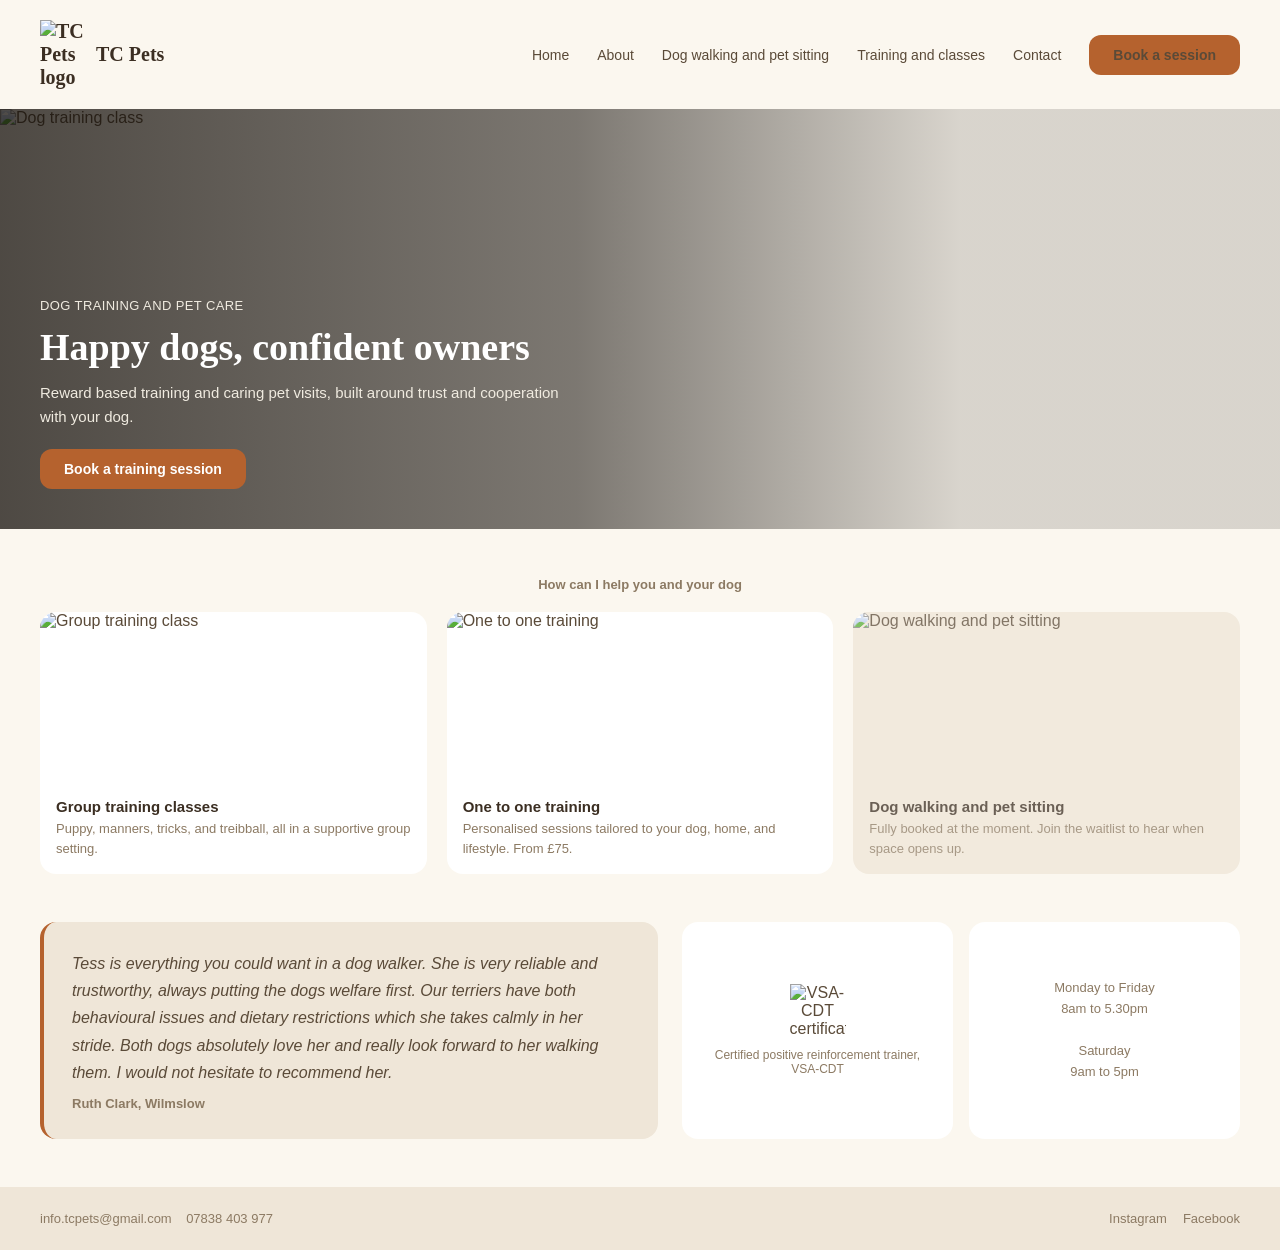
==== index.html @ e4f0da70 "Add files via upload" ====
<!DOCTYPE html>
<html lang="en">
<head>
<meta charset="UTF-8">
<meta name="viewport" content="width=device-width, initial-scale=1.0">
<title>TC Pets — Dog Training, Walking and Pet Care</title>
<link rel="stylesheet" href="styles.css">
</head>
<body>

<div class="nav">
  <a href="index.html" class="logo">
    <img src="images/logo.png" alt="TC Pets logo">
    TC Pets
  </a>
  <div class="nav-links">
    <a href="index.html">Home</a>
    <a href="about.html">About</a>
    <a href="dog-walking.html">Dog walking and pet sitting</a>
    <a href="group-classes.html">Training and classes</a>
    <a href="contact.html">Contact</a>
    <a href="group-classes.html" class="btn">Book a session</a>
  </div>
</div>

<div class="hero">
  <img src="images/hero.jpg" alt="Dog training class">
  <div class="hero-overlay"></div>
  <div class="hero-content">
    <p class="eyebrow">Dog training and pet care</p>
    <h1>Happy dogs, confident owners</h1>
    <p>Reward based training and caring pet visits, built around trust and cooperation with your dog.</p>
    <a href="group-classes.html" class="btn">Book a training session</a>
  </div>
</div>

<div class="services">
  <p>How can I help you and your dog</p>
  <div class="service-grid">

    <a href="group-classes.html" class="card">
      <img src="images/group-classes.jpg" alt="Group training class">
      <div class="card-body">
        <p>Group training classes</p>
        <p>Puppy, manners, tricks, and treibball, all in a supportive group setting.</p>
      </div>
    </a>

    <a href="one-to-one.html" class="card">
      <img src="images/one-to-one.jpg" alt="One to one training">
      <div class="card-body">
        <p>One to one training</p>
        <p>Personalised sessions tailored to your dog, home, and lifestyle. From £75.</p>
      </div>
    </a>

    <a href="dog-walking.html" class="card muted">
      <img src="images/dog-walking.jpg" alt="Dog walking and pet sitting">
      <div class="card-body">
        <p>Dog walking and pet sitting</p>
        <p>Fully booked at the moment. Join the waitlist to hear when space opens up.</p>
      </div>
    </a>

  </div>
</div>

<div class="bottom-row">
  <div class="quote">
    <p>Tess is everything you could want in a dog walker. She is very reliable and trustworthy, always putting the dogs welfare first. Our terriers have both behavioural issues and dietary restrictions which she takes calmly in her stride. Both dogs absolutely love her and really look forward to her walking them. I would not hesitate to recommend her.</p>
    <p>Ruth Clark, Wilmslow</p>
  </div>
  <div class="info-boxes">
    <div class="info-box">
      <img src="images/badge.jpg" alt="VSA-CDT certification" style="width:56px; margin:0 auto 10px;">
      <p style="font-size:12px; color:var(--muted);">Certified positive reinforcement trainer, VSA-CDT</p>
    </div>
    <div class="info-box">
      <p style="font-size:13px; color:var(--muted); line-height:1.6;">Monday to Friday<br>8am to 5.30pm<br><br>Saturday<br>9am to 5pm</p>
    </div>
  </div>
</div>

<footer>
  <p>info.tcpets@gmail.com &nbsp;&nbsp; 07838 403 977</p>
  <div class="socials">
    <a href="https://www.instagram.com/tcpetspics?igsh=ZGUzMzM3NWJiOQ==">Instagram</a>
    <a href="http://www.facebook.com/Info.TCPets">Facebook</a>
  </div>
</footer>

</body>
</html>
---- styles.css ----
:root {
  --cream: #FBF7EF;
  --beige: #EFE6D8;
  --terracotta: #B5622E;
  --terracotta-dark: #9A4F23;
  --heading: #3B2E22;
  --body-text: #5A4A38;
  --muted: #8C7A63;
}

* { box-sizing: border-box; margin: 0; padding: 0; }

body {
  font-family: -apple-system, BlinkMacSystemFont, "Segoe UI", sans-serif;
  background: var(--cream);
  color: var(--body-text);
}

h1, h2, h3 {
  font-family: Georgia, serif;
  color: var(--heading);
  font-weight: 600;
}

a { text-decoration: none; color: inherit; }

.nav {
  display: flex;
  align-items: center;
  justify-content: space-between;
  padding: 20px 40px;
}

.nav-links {
  display: flex;
  gap: 28px;
  align-items: center;
}

.nav-links a {
  font-size: 14px;
  color: var(--body-text);
}

.nav-links a:hover { color: var(--terracotta); }

.logo {
  display: flex;
  align-items: center;
  gap: 12px;
  font-size: 20px;
  font-weight: 600;
  color: var(--heading);
  font-family: Georgia, serif;
}

.logo img { width: 44px; }

.btn {
  background: var(--terracotta);
  color: #fff;
  font-weight: 600;
  font-size: 14px;
  padding: 12px 24px;
  border-radius: 12px;
  display: inline-block;
  transition: background 0.15s ease;
}

.btn:hover { background: var(--terracotta-dark); }

.hero {
  position: relative;
  height: 420px;
  overflow: hidden;
}

.hero img {
  width: 100%;
  height: 100%;
  object-fit: cover;
  object-position: center 30%;
}

.hero-overlay {
  position: absolute;
  inset: 0;
  background: linear-gradient(90deg, rgba(20,15,10,0.75) 0%, rgba(20,15,10,0.55) 45%, rgba(20,15,10,0.15) 75%);
}

.hero-content {
  position: absolute;
  bottom: 0;
  left: 0;
  right: 0;
  padding: 40px;
  max-width: 600px;
}

.hero-content .eyebrow {
  font-size: 13px;
  color: #f0ebe0;
  text-transform: uppercase;
  letter-spacing: .03em;
  margin-bottom: 8px;
}

.hero-content h1 {
  font-size: 38px;
  color: #fff;
  margin-bottom: 12px;
}

.hero-content p {
  color: #f0ebe0;
  font-size: 15px;
  line-height: 1.6;
  margin-bottom: 20px;
}

.services {
  padding: 48px 40px;
}

.services > p {
  text-align: center;
  font-weight: 600;
  color: var(--muted);
  font-size: 13px;
  margin-bottom: 20px;
}

.service-grid {
  display: grid;
  grid-template-columns: repeat(3, 1fr);
  gap: 20px;
}

.card {
  background: #fff;
  border-radius: 16px;
  overflow: hidden;
  display: block;
  transition: transform 0.15s ease, box-shadow 0.15s ease;
}

.card:hover {
  transform: translateY(-4px);
  box-shadow: 0 8px 20px rgba(0,0,0,0.12);
}

.card.muted {
  background: var(--beige);
  opacity: 0.75;
}

.card img {
  width: 100%;
  height: 170px;
  object-fit: cover;
  display: block;
}

.card-body { padding: 16px; }
.card-body p:first-child { font-weight: 600; font-size: 15px; color: var(--heading); margin-bottom: 4px; }
.card-body p:last-child { font-size: 13px; color: var(--muted); line-height: 1.5; }

.bottom-row {
  padding: 0 40px 48px;
  display: flex;
  gap: 24px;
}

.quote {
  flex: 1;
  background: var(--beige);
  border-radius: 16px;
  padding: 28px;
  border-left: 4px solid var(--terracotta);
  display: flex;
  flex-direction: column;
  justify-content: center;
}

.quote p:first-child { font-style: italic; line-height: 1.7; margin-bottom: 10px; }
.quote p:last-child { font-weight: 600; font-size: 13px; color: var(--muted); }

.info-boxes {
  flex: 1;
  display: flex;
  gap: 16px;
}

.info-box {
  flex: 1;
  background: #fff;
  border-radius: 16px;
  padding: 20px;
  text-align: center;
  display: flex;
  flex-direction: column;
  justify-content: center;
}

footer {
  padding: 24px 40px;
  background: var(--beige);
  display: flex;
  justify-content: space-between;
  align-items: center;
  font-size: 13px;
  color: var(--muted);
}

footer .socials { display: flex; gap: 16px; }

.accordion-item {
  background: #fff;
  border-radius: 16px;
  margin-bottom: 10px;
  overflow: hidden;
}

.accordion-toggle {
  padding: 14px;
  display: flex;
  justify-content: space-between;
  align-items: center;
  cursor: pointer;
  background: none;
  border: none;
  width: 100%;
  text-align: left;
  font-family: inherit;
}

.accordion-toggle p {
  font-weight: 600;
  font-size: 14px;
  color: var(--heading);
}

.chevron {
  color: var(--terracotta);
  font-size: 22px;
  font-weight: 700;
  line-height: 1;
  transition: transform 0.2s ease;
  display: inline-block;
}

.accordion-toggle[aria-expanded="true"] .chevron {
  transform: rotate(90deg);
}

.accordion-detail {
  display: none;
  padding: 0 14px 14px;
}

.accordion-detail p {
  font-size: 13px;
  color: var(--muted);
  line-height: 1.6;
}

.page-intro {
  padding: 20px 40px;
  max-width: 720px;
}

.page-intro p {
  font-size: 14px;
  line-height: 1.6;
}

.info-callout {
  margin: 0 40px 20px;
  background: var(--beige);
  border-radius: 16px;
  padding: 20px;
  border-left: 4px solid var(--terracotta);
}

.info-callout p:first-child {
  font-weight: 600;
  font-size: 14px;
  color: var(--heading);
  margin-bottom: 6px;
}

.info-callout p:last-child {
  font-size: 13px;
  color: var(--body-text);
  line-height: 1.6;
}

.accordion-wrap {
  padding: 0 40px 20px;
  max-width: 720px;
}

.cta-row {
  padding: 0 40px 40px;
}

@media (max-width: 768px) {
  .nav-links { display: none; }
  .service-grid { grid-template-columns: 1fr; }
  .bottom-row { flex-direction: column; }
  .hero-content h1 { font-size: 28px; }
  .nav, .services, .cta-row, .page-intro, .accordion-wrap { padding-left: 20px; padding-right: 20px; }
  .info-callout { margin-left: 20px; margin-right: 20px; }
}
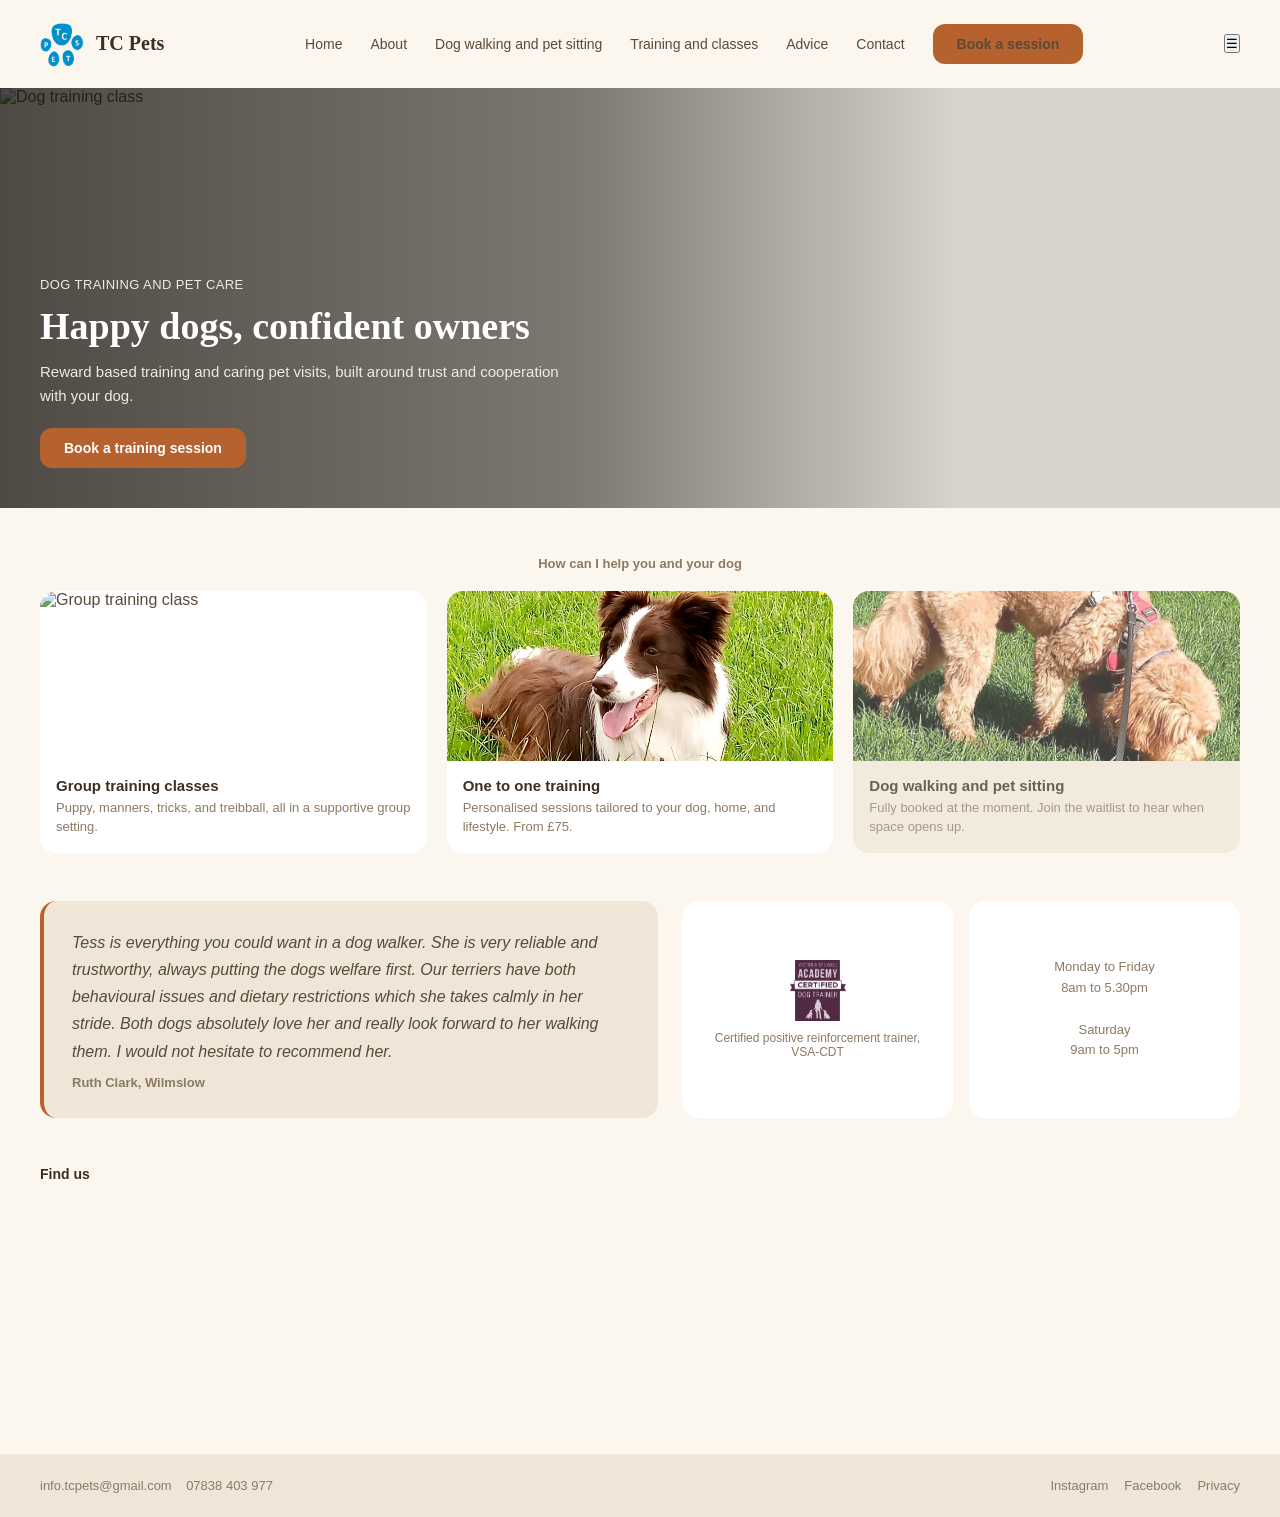
==== commit 73321e53: "Add files via upload" ====
--- a/index.html
+++ b/index.html
@@ -4,7 +4,44 @@
 <meta charset="UTF-8">
 <meta name="viewport" content="width=device-width, initial-scale=1.0">
 <title>TC Pets — Dog Training, Walking and Pet Care</title>
+<meta name="description" content="Reward based dog training and pet care in Heald Green, Cheadle. Group classes, one to one training, and dog walking with certified trainer Tess.">
+<link rel="canonical" href="https://www.tcpets.co.uk/">
 <link rel="stylesheet" href="styles.css">
+<script type="application/ld+json">
+{
+  "@context": "https://schema.org",
+  "@type": "LocalBusiness",
+  "name": "TC Pets",
+  "description": "Reward based dog training and pet care, offering group classes, one to one training, and dog walking.",
+  "email": "info.tcpets@gmail.com",
+  "telephone": "07838403977",
+  "areaServed": "Heald Green, Cheadle",
+  "address": {
+    "@type": "PostalAddress",
+    "addressLocality": "Cheadle",
+    "addressRegion": "Greater Manchester",
+    "addressCountry": "GB"
+  },
+  "openingHoursSpecification": [
+    {
+      "@type": "OpeningHoursSpecification",
+      "dayOfWeek": ["Monday","Tuesday","Wednesday","Thursday","Friday"],
+      "opens": "08:00",
+      "closes": "17:30"
+    },
+    {
+      "@type": "OpeningHoursSpecification",
+      "dayOfWeek": "Saturday",
+      "opens": "09:00",
+      "closes": "17:00"
+    }
+  ],
+  "sameAs": [
+    "https://www.instagram.com/tcpetspics",
+    "http://www.facebook.com/Info.TCPets"
+  ]
+}
+</script>
 </head>
 <body>
 
@@ -13,14 +50,16 @@
     <img src="images/logo.png" alt="TC Pets logo">
     TC Pets
   </a>
-  <div class="nav-links">
+  <div class="nav-links" id="navLinks">
     <a href="index.html">Home</a>
     <a href="about.html">About</a>
     <a href="dog-walking.html">Dog walking and pet sitting</a>
     <a href="group-classes.html">Training and classes</a>
+    <a href="advice.html">Advice</a>
     <a href="contact.html">Contact</a>
     <a href="group-classes.html" class="btn">Book a session</a>
   </div>
+  <button class="nav-toggle" id="navToggle" aria-label="Menu">&#9776;</button>
 </div>
 
 <div class="hero">
@@ -81,13 +120,33 @@
   </div>
 </div>
 
+<div style="padding:0 40px 40px;">
+  <p style="font-weight:600; color:var(--heading); margin-bottom:12px; font-size:14px;">Find us</p>
+  <iframe
+    src="https://www.google.com/maps?q=Heald+Green,+Cheadle&output=embed"
+    width="100%"
+    height="220"
+    style="border:0; border-radius:16px; display:block;"
+    allowfullscreen=""
+    loading="lazy"
+    referrerpolicy="no-referrer-when-downgrade">
+  </iframe>
+</div>
+
 <footer>
   <p>info.tcpets@gmail.com &nbsp;&nbsp; 07838 403 977</p>
   <div class="socials">
     <a href="https://www.instagram.com/tcpetspics?igsh=ZGUzMzM3NWJiOQ==">Instagram</a>
     <a href="http://www.facebook.com/Info.TCPets">Facebook</a>
+    <a href="privacy.html">Privacy</a>
   </div>
 </footer>
 
+<script>
+document.getElementById('navToggle').addEventListener('click', function() {
+  document.getElementById('navLinks').classList.toggle('open');
+});
+</script>
+
 </body>
 </html>
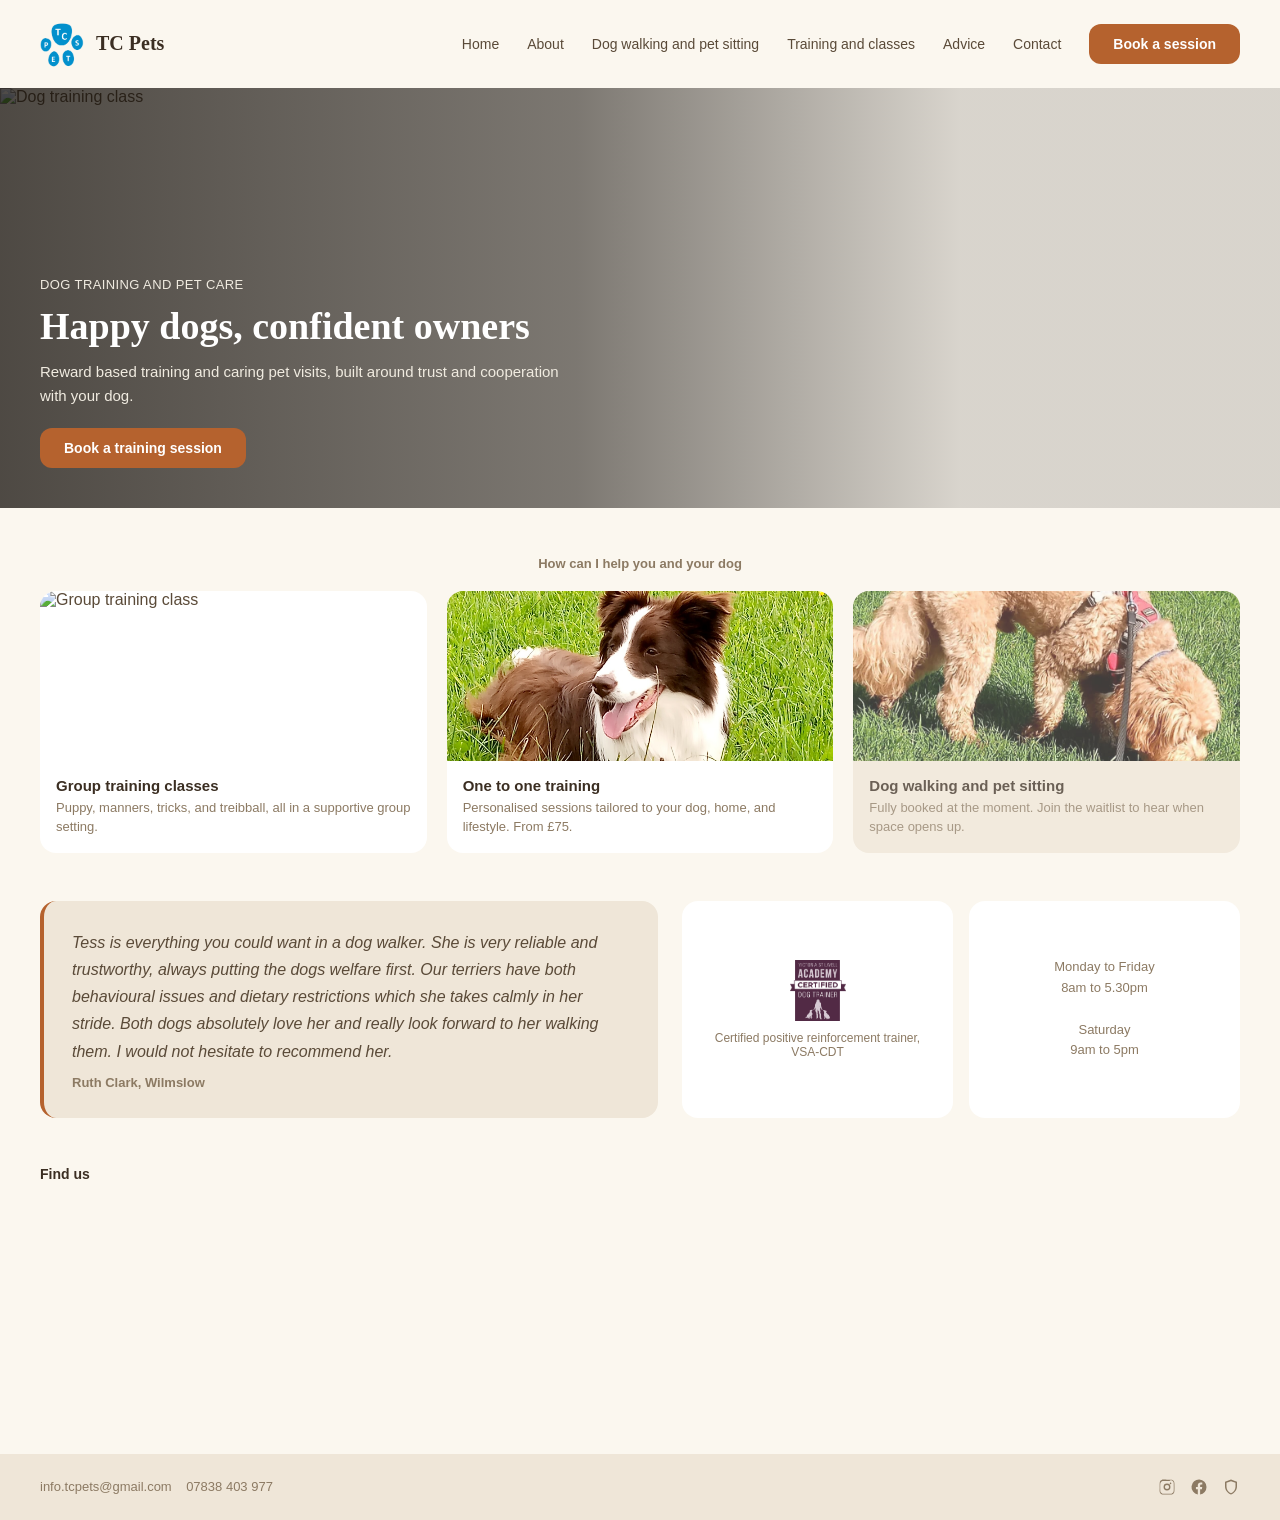
==== commit c48a5a42: "Add files via upload" ====
--- a/index.html
+++ b/index.html
@@ -136,9 +136,15 @@
 <footer>
   <p>info.tcpets@gmail.com &nbsp;&nbsp; 07838 403 977</p>
   <div class="socials">
-    <a href="https://www.instagram.com/tcpetspics?igsh=ZGUzMzM3NWJiOQ==">Instagram</a>
-    <a href="http://www.facebook.com/Info.TCPets">Facebook</a>
-    <a href="privacy.html">Privacy</a>
+    <a href="https://www.instagram.com/tcpetspics?igsh=ZGUzMzM3NWJiOQ==" aria-label="Instagram">
+      <svg viewBox="0 0 24 24"><path d="M12 2.2c3.2 0 3.6 0 4.9.07 1.2.06 1.9.24 2.3.4.6.23 1 .5 1.4.9.4.4.7.9.9 1.4.16.4.34 1.1.4 2.3.06 1.3.07 1.7.07 4.9s0 3.6-.07 4.9c-.06 1.2-.24 1.9-.4 2.3-.23.6-.5 1-.9 1.4-.4.4-.9.7-1.4.9-.4.16-1.1.34-2.3.4-1.3.06-1.7.07-4.9.07s-3.6 0-4.9-.07c-1.2-.06-1.9-.24-2.3-.4-.6-.23-1-.5-1.4-.9-.4-.4-.7-.9-.9-1.4-.16-.4-.34-1.1-.4-2.3C2.2 15.6 2.2 15.2 2.2 12s0-3.6.07-4.9c.06-1.2.24-1.9.4-2.3.23-.6.5-1 .9-1.4.4-.4.9-.7 1.4-.9.4-.16 1.1-.34 2.3-.4C8.4 2.2 8.8 2.2 12 2.2zm0 1.8c-3.1 0-3.5 0-4.7.07-1 .05-1.6.2-1.9.35-.5.2-.8.4-1.2.8-.4.4-.6.7-.8 1.2-.14.4-.3 1-.35 1.9C3 9.5 3 9.9 3 12s0 3.5.07 4.7c.05 1 .2 1.6.35 1.9.2.5.4.8.8 1.2.4.4.7.6 1.2.8.4.14 1 .3 1.9.35C8.5 21 8.9 21 12 21s3.5 0 4.7-.07c1-.05 1.6-.2 1.9-.35.5-.2.8-.4 1.2-.8.4-.4.6-.7.8-1.2.14-.4.3-1 .35-1.9.07-1.2.07-1.6.07-4.7s0-3.5-.07-4.7c-.05-1-.2-1.6-.35-1.9-.2-.5-.4-.8-.8-1.2-.4-.4-.7-.6-1.2-.8-.4-.14-1-.3-1.9-.35C15.5 4 15.1 4 12 4zm0 3.4a4.6 4.6 0 1 1 0 9.2 4.6 4.6 0 0 1 0-9.2zm0 1.8a2.8 2.8 0 1 0 0 5.6 2.8 2.8 0 0 0 0-5.6zm5.8-2a1.08 1.08 0 1 1-2.16 0 1.08 1.08 0 0 1 2.16 0z"/></svg>
+    </a>
+    <a href="http://www.facebook.com/Info.TCPets" aria-label="Facebook">
+      <svg viewBox="0 0 24 24"><path d="M22 12a10 10 0 1 0-11.6 9.9v-7H7.9V12h2.5V9.8c0-2.5 1.5-3.9 3.8-3.9 1.1 0 2.2.2 2.2.2v2.4h-1.3c-1.2 0-1.6.8-1.6 1.6V12h2.8l-.4 2.9h-2.4v7A10 10 0 0 0 22 12z"/></svg>
+    </a>
+    <a href="privacy.html" aria-label="Privacy policy">
+      <svg viewBox="0 0 24 24"><path d="M12 2 4 5v6c0 5 3.4 9.4 8 11 4.6-1.6 8-6 8-11V5l-8-3zm0 2.2 6 2.2v5.1c0 3.9-2.5 7.4-6 8.8-3.5-1.4-6-4.9-6-8.8V6.4l6-2.2z"/></svg>
+    </a>
   </div>
 </footer>
 
--- a/styles.css
+++ b/styles.css
@@ -44,6 +44,21 @@
 
 .nav-links a:hover { color: var(--terracotta); }
 
+.nav-links a.btn,
+.nav-links a.btn:hover {
+  color: #fff;
+}
+
+.nav-toggle {
+  display: none;
+  background: none;
+  border: none;
+  font-size: 28px;
+  color: var(--heading);
+  cursor: pointer;
+  line-height: 1;
+}
+
 .logo {
   display: flex;
   align-items: center;
@@ -212,7 +227,10 @@
   color: var(--muted);
 }
 
-footer .socials { display: flex; gap: 16px; }
+footer .socials { display: flex; gap: 14px; align-items: center; }
+footer .socials a { display: flex; align-items: center; justify-content: center; color: var(--muted); }
+footer .socials svg { width: 18px; height: 18px; fill: currentColor; }
+footer .socials a:hover { color: var(--terracotta); }
 
 .accordion-item {
   background: #fff;
@@ -305,10 +323,40 @@
 }
 
 @media (max-width: 768px) {
-  .nav-links { display: none; }
+  .nav { flex-wrap: wrap; padding: 16px 20px; }
+
+  .logo { order: 1; }
+
+  .nav-toggle { display: block; order: 2; }
+
+  .nav-links {
+    display: none;
+    width: 100%;
+    order: 3;
+    flex-direction: column;
+    align-items: flex-start;
+    gap: 0;
+    margin-top: 16px;
+  }
+
+  .nav-links.open { display: flex; }
+
+  .nav-links a {
+    width: 100%;
+    padding: 14px 0;
+    font-size: 16px;
+    border-top: 1px solid var(--beige);
+  }
+
+  .nav-links a.btn {
+    margin-top: 8px;
+    text-align: center;
+    border-top: none;
+  }
+
   .service-grid { grid-template-columns: 1fr; }
   .bottom-row { flex-direction: column; }
   .hero-content h1 { font-size: 28px; }
-  .nav, .services, .cta-row, .page-intro, .accordion-wrap { padding-left: 20px; padding-right: 20px; }
+  .services, .cta-row, .page-intro, .accordion-wrap { padding-left: 20px; padding-right: 20px; }
   .info-callout { margin-left: 20px; margin-right: 20px; }
 }
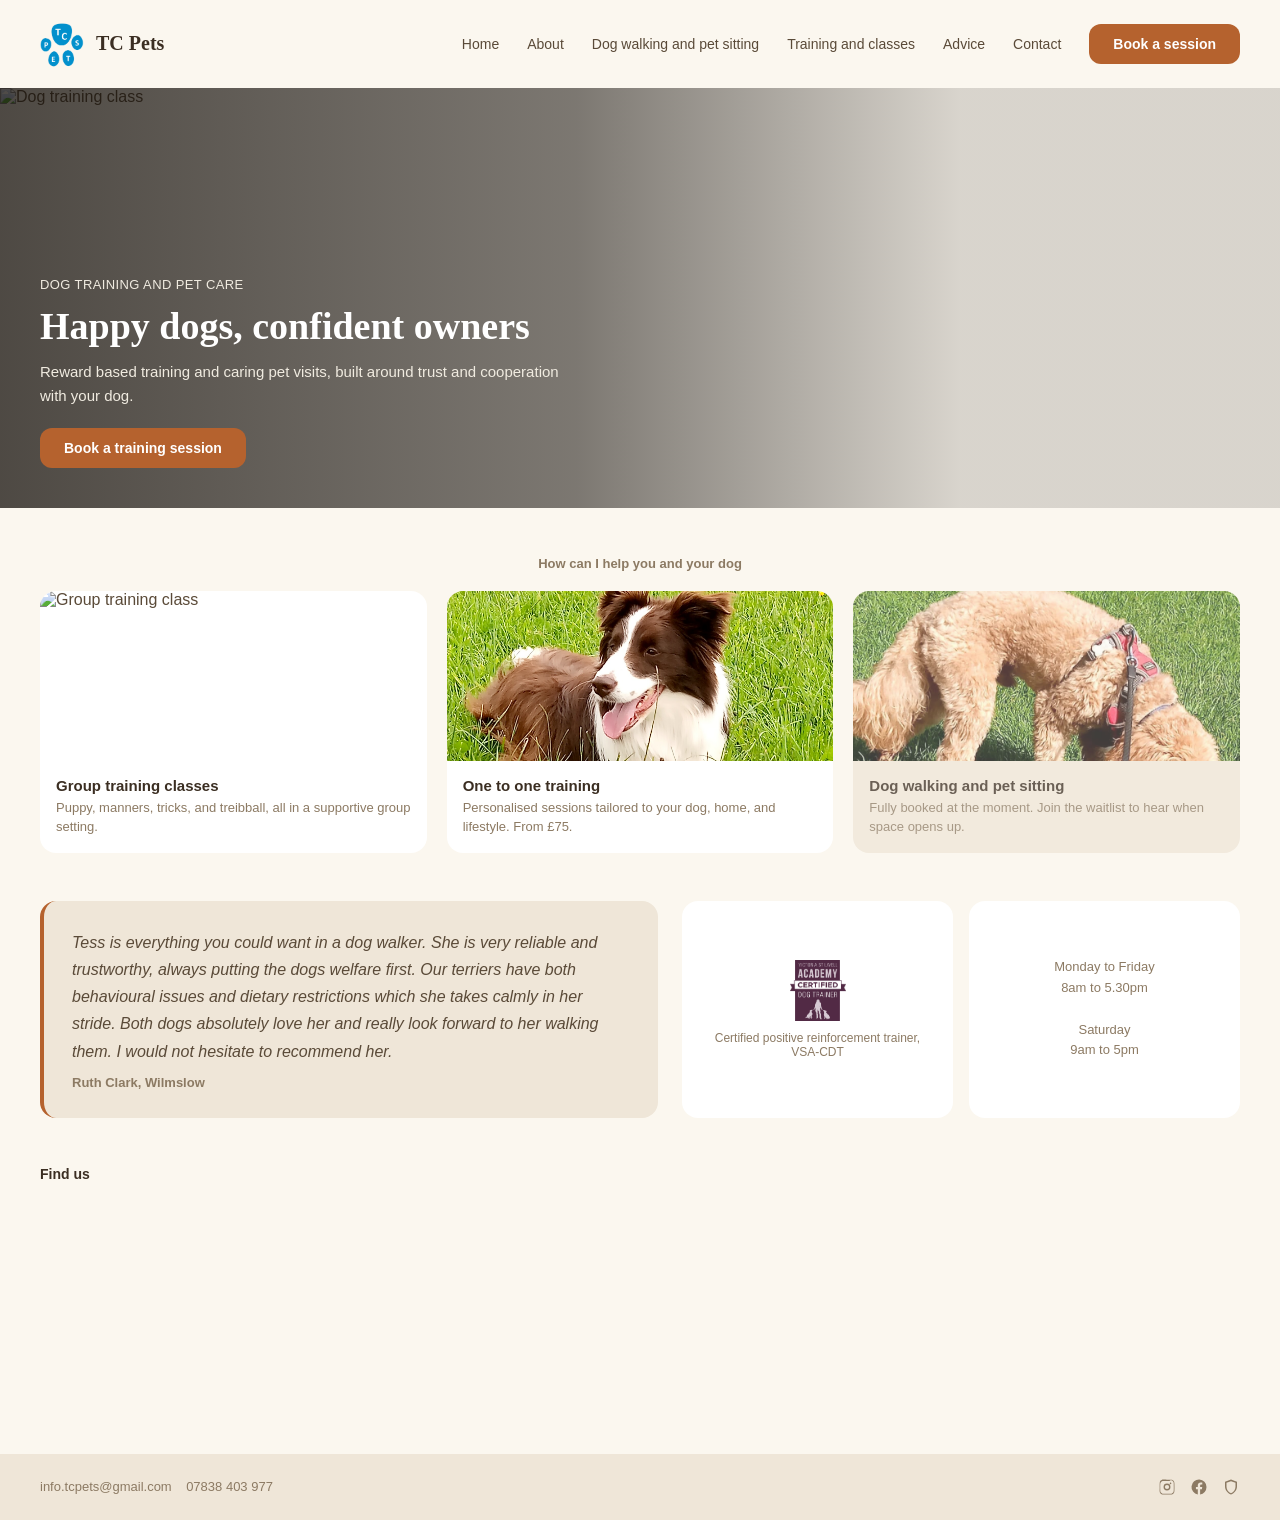
==== commit 9042b270: "Add files via upload" ====
--- a/index.html
+++ b/index.html
@@ -94,7 +94,7 @@
     </a>
 
     <a href="dog-walking.html" class="card muted">
-      <img src="images/dog-walking.jpg" alt="Dog walking and pet sitting">
+      <img src="images/dog-walking.jpg" alt="Dog walking and pet sitting" class="card-img-walking">
       <div class="card-body">
         <p>Dog walking and pet sitting</p>
         <p>Fully booked at the moment. Join the waitlist to hear when space opens up.</p>
--- a/styles.css
+++ b/styles.css
@@ -176,6 +176,8 @@
   display: block;
 }
 
+.card-img-walking { object-position: center 30%; }
+
 .card-body { padding: 16px; }
 .card-body p:first-child { font-weight: 600; font-size: 15px; color: var(--heading); margin-bottom: 4px; }
 .card-body p:last-child { font-size: 13px; color: var(--muted); line-height: 1.5; }
@@ -323,6 +325,8 @@
 }
 
 @media (max-width: 768px) {
+  .card-img-walking { object-position: center center; }
+
   .nav { flex-wrap: wrap; padding: 16px 20px; }
 
   .logo { order: 1; }
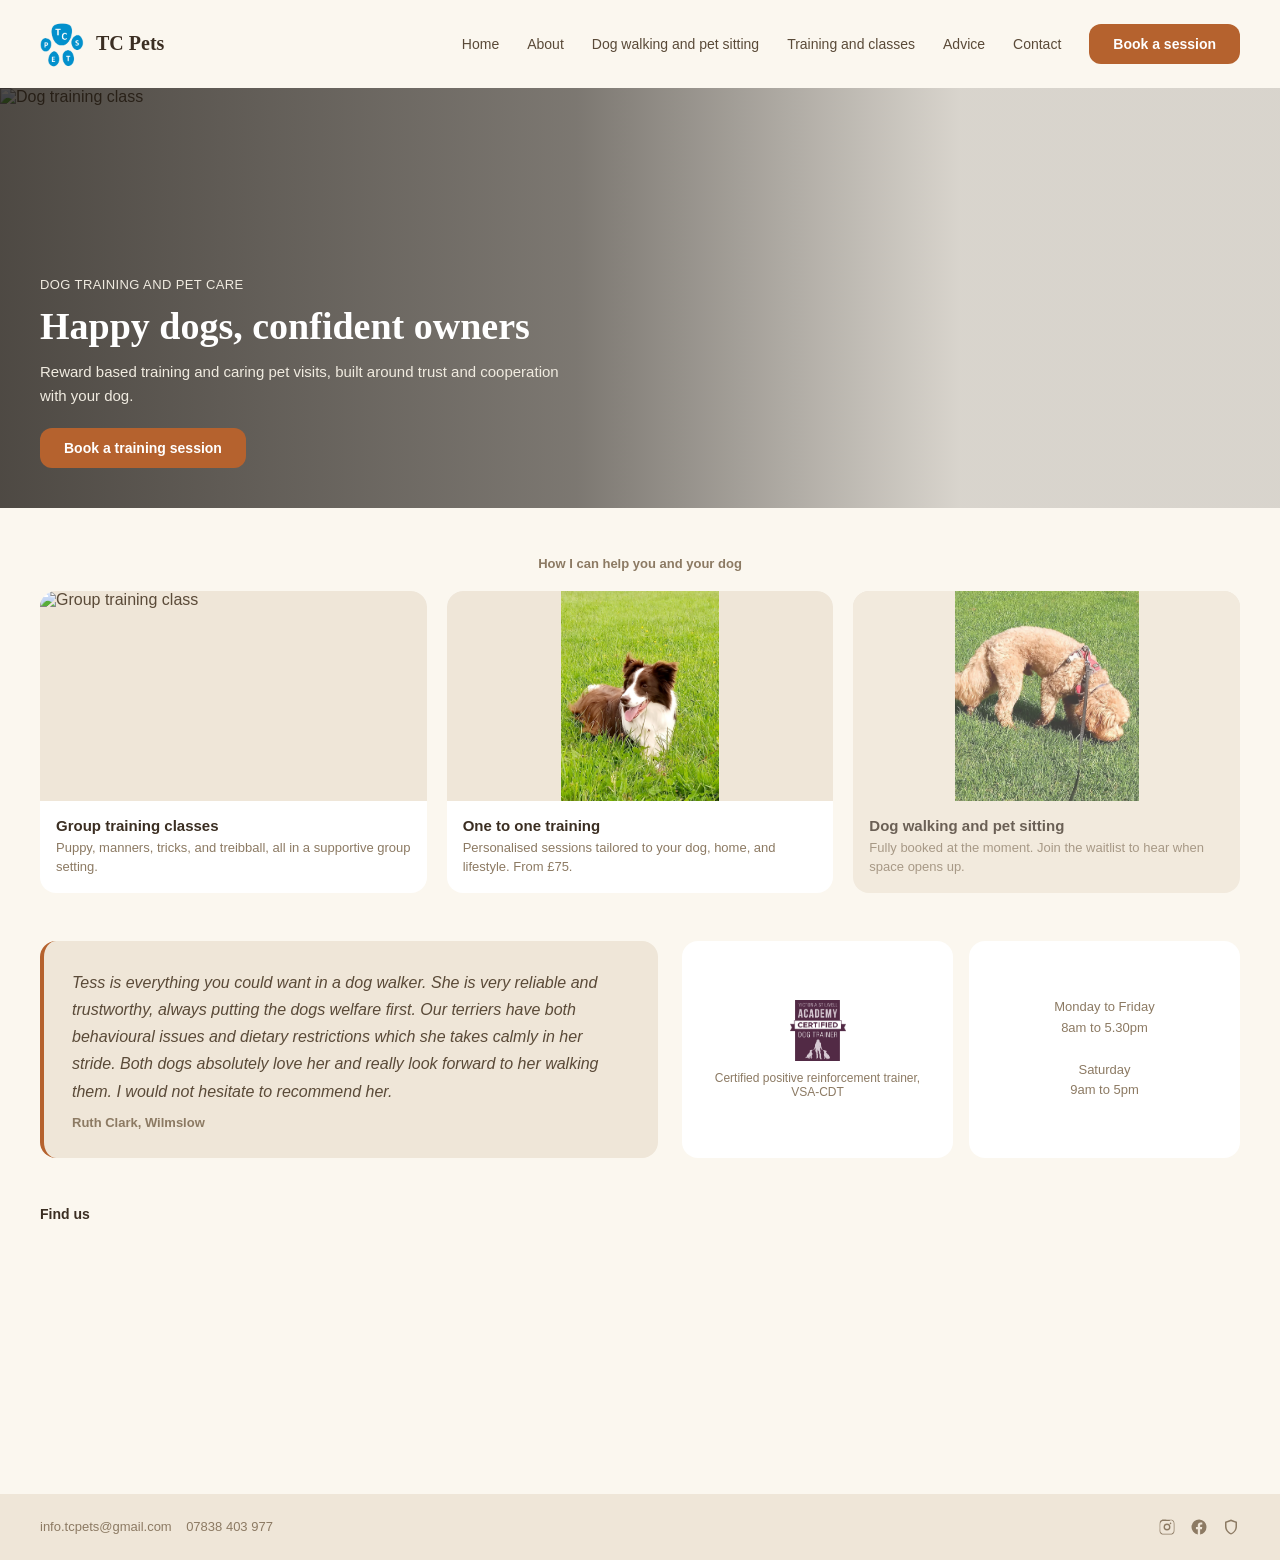
==== commit 9ef4f398: "Update index.html" ====
--- a/index.html
+++ b/index.html
@@ -74,7 +74,7 @@
 </div>
 
 <div class="services">
-  <p>How can I help you and your dog</p>
+  <p>How I can help you and your dog</p>
   <div class="service-grid">
 
     <a href="group-classes.html" class="card">
--- a/styles.css
+++ b/styles.css
@@ -87,6 +87,8 @@
 .hero {
   position: relative;
   height: 420px;
+  max-width: 1400px;
+  margin: 0 auto;
   overflow: hidden;
 }
 
@@ -94,7 +96,7 @@
   width: 100%;
   height: 100%;
   object-fit: cover;
-  object-position: center 30%;
+  object-position: center 0%;
 }
 
 .hero-overlay {
@@ -171,8 +173,9 @@
 
 .card img {
   width: 100%;
-  height: 170px;
-  object-fit: cover;
+  height: 210px;
+  object-fit: contain;
+  background: var(--beige);
   display: block;
 }
 
